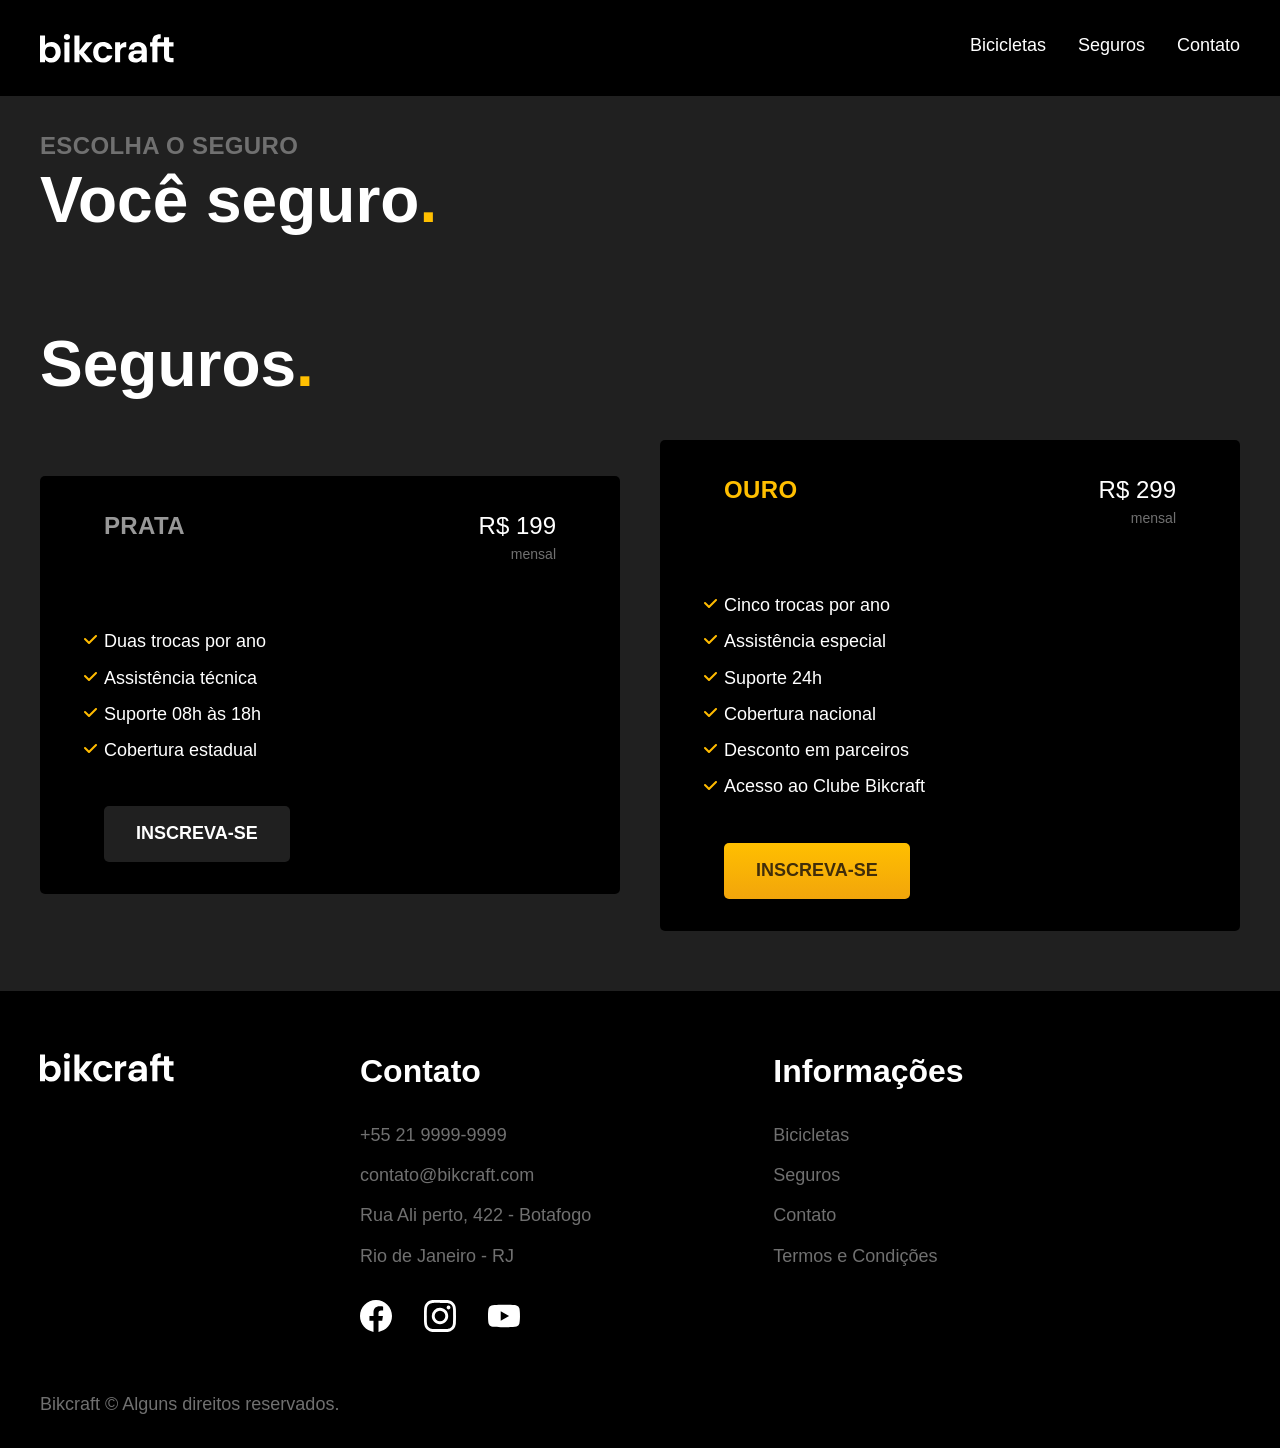
==== seguros.html @ a04b3e3b "Inserção dos seguros e seus planos" ====
<!DOCTYPE html>
<html lang="pt-BR">

<head>
  <meta charset="UTF-8">
  <meta http-equiv="X-UA-Compatible" content="IE=edge">
  <meta name="viewport" content="width=device-width, initial-scale=1.0">
  <title>Bikcraft - Bicicletas Elétricas</title>

  <!-- Typographys -->
  <link rel="preconnect" href="https://fonts.googleapis.com">
  <link rel="preconnect" href="https://fonts.gstatic.com" crossorigin>
  <link href="https://fonts.googleapis.com/css2?family=Merriweather:ital@1&family=Poppins:wght@500;600;700&family=Roboto:wght@400;500;700&display=swap" <!-- Styles -->
  <link rel="stylesheet" href="css/style.css">
</head>

<body class="seguros-body">
  <header id="header">
    <div class="container">
      <a href="/index.html">
        <img src="/img/bikcraft.svg" alt="Bikcraft Logo">
      </a>

      <nav class="header-menu" aria-label="Primária">
        <ul class="font-1-m cor-c10">
          <li><a href="/bicicletas.html">Bicicletas</a></li>
          <li><a href="/seguros.html">Seguros</a></li>
          <li><a href="/contato.html">Contato</a></li>
        </ul>
      </nav>
    </div>
  </header>

  <div class="title">
    <div class="container">
      <span class="font-2-l-b cor-c5">Escolha o seguro</span>
      <h1 class="titulo font-1-xxl cor-c10">Você seguro<span>.</span></h1>
    </div>
  </div>

  <main>
    <article id="seguros">
      <div class="container">
        <h2 class="titulo font-1-xxl cor-c10">Seguros<span>.</span></h2>

        <div class="seguros-plano">
          <h3 class="font-2-l-b cor-c6">Prata</h3>
          <span class="font-2-l cor-c10">R$ 199 <span class="font-2-xs cor-c5">mensal</span></span>

          <ul class="seguros-lista font-2-m cor-c10">
            <li>Duas trocas por ano</li>
            <li>Assistência técnica</li>
            <li>Suporte 08h às 18h</li>
            <li>Cobertura estadual</li>
          </ul>
          <a href="/seguros.html" class="btn outlined">Inscreva-se</a>
        </div>

        <div class="seguros-plano">
          <h3 class="font-2-l-b cor-p1">Ouro</h3>
          <span class="font-2-l cor-c10">R$ 299 <span class="font-2-xs cor-c5">mensal</span></span>

          <ul class="seguros-lista font-2-m cor-c10">
            <li>Cinco trocas por ano</li>
            <li>Assistência especial</li>
            <li>Suporte 24h</li>
            <li>Cobertura nacional</li>
            <li>Desconto em parceiros</li>
            <li>Acesso ao Clube Bikcraft</li>
          </ul>
          <a href="/seguros.html" class="btn">Inscreva-se</a>
        </div>
      </div>
    </article>
  </main>

  <footer id="footer">
    <div class="container">
      <div class="footer-content">
        <h2><img src="/img/bikcraft.svg" alt="Bikcraft Logo"></h2>
        <div class="footer-contato">
          <h3 class="font-1-xl cor-c10">Contato</h3>
          <ul class="font-2-m cor-c5">
            <li><a href="tel:+552199999999">+55 21 9999-9999</a></li>
            <li><a href="mailto:contato@bikcraft.com">contato@bikcraft.com</a></li>
            <li>Rua Ali perto, 422 - Botafogo</li>
            <li>Rio de Janeiro - RJ</li>
          </ul>
          <div class="footer-socials">
            <a href="./">
              <img src="/img/redes/facebook.svg" alt="">
            </a>
            <a href="./">
              <img src="/img/redes/instagram.svg" alt="">
            </a>
            <a href="./">
              <img src="/img/redes/youtube.svg" alt="">
            </a>
          </div>
        </div>
        <div class="footer-informacoes">
          <h3 class="font-1-xl cor-c10">Informações</h3>
          <ul class="font-2-m cor-c5">
            <li><a href="/bicicletas.html">Bicicletas</a></li>
            <li><a href="/seguros.html">Seguros</a></li>
            <li><a href="/contato.html">Contato</a></li>
            <li><a href="/termos.html">Termos e Condições</a></li>
          </ul>
        </div>
      </div>
      <p class="font-2-m cor-c5">Bikcraft &copy; Alguns direitos reservados.</p>
    </div>
  </footer>
</body>

</html>
---- css/style.css ----
@charset "UTF-8";
/* <-------------- Gray Colors --------------> */
/* <-------------- Main Colors --------------> */
/* <-------------- Gradient Colors --------------> */
/* <-------------- CSS Utility --------------> */
.cor-c1 {
  color: #000000;
}

.cor-c2 {
  color: #202020;
}

.cor-c3 {
  color: #3a3a3a;
}

.cor-c4 {
  color: #4d4d4d;
}

.cor-c5 {
  color: #707070;
}

.cor-c6 {
  color: #989898;
}

.cor-c7 {
  color: #b8b8b8;
}

.cor-c8 {
  color: #e2e2e2;
}

.cor-c9 {
  color: #fafafa;
}

.cor-c10 {
  color: #ffffff;
}

.cor-p1 {
  color: #ffbf00;
}

.cor-p2 {
  color: #d69e11;
}

.cor-p3 {
  color: #a66a02;
}

.cor-p4 {
  color: #402d0a;
}

.font-1-xs {
  font: 400 1.2rem/1.33 'Poppins', sans-serif;
}

.font-2-xs {
  font: 400 1.4rem/1.5 'Roboto', sans-serif;
}

.font-1-s {
  font: 400 1.6rem/1.5 'Poppins', sans-serif;
}

.font-2-s {
  font: 400 1.6rem/1.5 'Roboto', sans-serif;
}

.font-1-m,
.font-1-m-b {
  font: 500 1.8rem/1.35 'Poppins', sans-serif;
}

.font-1-m-b {
  font-weight: 600;
}

.font-2-m {
  font: 500 1.8rem/1.35 'Roboto', sans-serif;
}

.font-1-l {
  font: 400 2.4rem/1.5 'Poppins', sans-serif;
}

.font-2-l,
.font-2-l-b {
  font: 400 2.4rem/1.5 'Roboto', sans-serif;
}

.font-2-l-b {
  font-weight: 600;
  letter-spacing: 0.015em;
  text-transform: uppercase;
}

.font-1-xl {
  font: 600 3.2rem/1.25 'Poppins', sans-serif;
}

.font-2-xl {
  font: 500 3.2rem/1.25 'Roboto', sans-serif;
}

.font-1-xxl {
  font: 600 6.4rem/1.125 'Popppins', sans-serif;
}

@media screen and (max-width: 956px) {
  .font-1-xxl {
    font-size: 4.2rem;
  }
  .font-2-l,
  .font-2-l-b {
    font-size: 1.8rem;
  }
  .font-1-m,
  .font-2-m {
    font-size: 1.4rem;
  }
}

@media screen and (max-width: 768px) {
  .font-1-xxl {
    font-size: 3.6rem;
  }
  .font-1-xl,
  .font-2-xl {
    font-size: 2.4rem;
  }
  .font-2-l {
    font-size: 1.6rem;
  }
  .font-1-m {
    font-size: 1.6rem;
  }
}

/* RESET */
*,
*::before,
*::after {
  margin: 0;
  padding: 0;
  -webkit-box-sizing: border-box;
          box-sizing: border-box;
  text-decoration: none;
}

a {
  color: inherit;
}

html {
  font-size: 62.5%;
}

body {
  font-size: 1.6rem;
  font-family: 'Roboto', sans-serif;
}

li {
  list-style: none;
}

img {
  display: block;
  max-width: 100%;
}

.container {
  width: Min(95vw, 120rem);
  margin: 0 auto;
}

img[src$='.jpg'] {
  border-radius: 0.4rem;
}

.titulo span {
  color: #ffbf00;
}

.title {
  background-color: #202020;
  padding: 3.2rem;
}

.title .container > span {
  margin-bottom: 0.8rem;
}

.btn {
  background: -webkit-gradient(linear, left top, left bottom, from(#ffbf00), to(#f2a50b));
  background: linear-gradient(180deg, #ffbf00 0%, #f2a50b 100%);
  display: inline-block;
  width: -webkit-max-content;
  width: -moz-max-content;
  width: max-content;
  padding: 1.6rem 3.2rem;
  border-radius: 0.5rem;
  text-transform: uppercase;
  color: #402d0a;
  font-size: 1.8rem;
  font-family: 'Poppins', sans-serif;
  line-height: 1.33;
  font-weight: 600;
  -webkit-box-shadow: 0 0.1rem 0.2rem 0 rgba(0, 0, 0, 0.1);
          box-shadow: 0 0.1rem 0.2rem 0 rgba(0, 0, 0, 0.1);
}

.btn:hover {
  background: -webkit-gradient(linear, left top, left bottom, from(#ffb60d), to(#daa100));
  background: linear-gradient(180deg, #ffb60d 0%, #daa100 100%);
}

.btn.line {
  background: none;
  padding: 0;
  color: #ffbf00;
  position: relative;
  -webkit-transition: color 0.2s;
  transition: color 0.2s;
}

.btn.line::after {
  content: '';
  width: 100%;
  height: 0.2rem;
  display: inline-block;
  background-color: currentColor;
  position: absolute;
  bottom: -0.4rem;
  left: 0;
}

.btn.line:hover {
  color: #d69e11;
}

.btn.outlined {
  background: #202020;
  color: #ffffff;
}

.btn.outlined:hover {
  background: #4d4d4d;
}

@media (max-width: 768px) {
  .btn {
    padding: 1.2rem 2rem;
    font-size: 1.4rem;
    line-height: 1.5;
  }
}

#header {
  background-color: #000000;
  color: #ffffff;
}

#header .container {
  display: -webkit-box;
  display: -ms-flexbox;
  display: flex;
  -webkit-box-align: center;
      -ms-flex-align: center;
          align-items: center;
  -webkit-box-pack: justify;
      -ms-flex-pack: justify;
          justify-content: space-between;
  gap: 2rem;
  padding: 3.2rem 0;
}

#header .container ul {
  display: -webkit-box;
  display: -ms-flexbox;
  display: flex;
  -webkit-box-pack: center;
      -ms-flex-pack: center;
          justify-content: center;
  -ms-flex-wrap: wrap;
      flex-wrap: wrap;
  gap: 1.6rem 3.2rem;
}

#header .container ul li a {
  padding: 1.6rem 0;
}

#header .container ul li a::after {
  content: '';
  width: 0;
  height: 0.2rem;
  margin-top: 0.4rem;
  display: block;
  background-color: #ffffff;
  -webkit-transition: width 0.4s;
  transition: width 0.4s;
}

#header .container ul li a:hover::after {
  width: 100%;
}

@media (max-width: 956px) {
  #header .container {
    -webkit-box-orient: vertical;
    -webkit-box-direction: normal;
        -ms-flex-direction: column;
            flex-direction: column;
    -webkit-box-align: center;
        -ms-flex-align: center;
            align-items: center;
    gap: 3.2rem;
  }
  #header .container ul li {
    padding: 1.2rem 2.8rem;
    border-radius: 0.4rem;
    color: #ffffff;
    background-color: #202020;
  }
  #header .container ul li:hover {
    background-color: #4d4d4d;
  }
  #header .container ul li a::after {
    display: none;
  }
}

#introducao {
  background-color: #000000;
  -webkit-box-shadow: inset 0 -12rem 0 0 #ffffff;
          box-shadow: inset 0 -12rem 0 0 #ffffff;
}

#introducao .container {
  display: -ms-grid;
  display: grid;
  -ms-grid-columns: 1fr 1fr;
      grid-template-columns: 1fr 1fr;
  gap: 4rem;
}

#introducao .introducao-conteudo {
  -ms-flex-item-align: end;
      -ms-grid-row-align: end;
      align-self: end;
  padding: 12rem 0 16rem;
}

#introducao .introducao-conteudo h1 {
  margin-bottom: 3.2rem;
}

#introducao .introducao-conteudo p {
  margin-bottom: 2rem;
}

#introducao .introducao-image img {
  height: 100%;
  width: 100%;
  -o-object-fit: cover;
     object-fit: cover;
  -o-object-position: right;
     object-position: right;
}

@media (max-width: 876px) {
  #introducao {
    -webkit-box-shadow: inset 0 -6rem 0 0 #ffffff;
            box-shadow: inset 0 -6rem 0 0 #ffffff;
    background-color: #202020;
  }
  #introducao .container {
    -ms-grid-columns: 1fr;
        grid-template-columns: 1fr;
    gap: 2rem;
  }
  #introducao .introducao-conteudo {
    padding: 4rem 0;
  }
  #introducao .introducao-image img {
    height: 35rem;
  }
}

@media (max-width: 600px) {
  #introducao {
    -webkit-box-shadow: none;
            box-shadow: none;
    padding-bottom: 4rem;
  }
}

#bicicletas {
  padding: 6rem 0 12rem;
}

#bicicletas h2 {
  margin-bottom: 4rem;
}

#bicicletas .bicicletas-lista {
  width: Min(95vw, 144rem);
  margin: 0 auto;
  padding: 0 0 2rem;
  display: -webkit-box;
  display: -ms-flexbox;
  display: flex;
  gap: 4rem;
  overflow-x: auto;
}

#bicicletas .bicicletas-lista .bicicletas-item {
  -webkit-box-flex: 1;
      -ms-flex: 1;
          flex: 1;
  min-width: 28rem;
  display: block;
}

#bicicletas .bicicletas-lista .bicicletas-item h3::before {
  -webkit-transition: width 0.2s;
  transition: width 0.2s;
}

#bicicletas .bicicletas-lista .bicicletas-item span {
  -webkit-transition: margin 0.2s;
  transition: margin 0.2s;
}

#bicicletas .bicicletas-lista .bicicletas-item:hover h3::before {
  width: 3.2rem;
}

#bicicletas .bicicletas-lista .bicicletas-item:hover span {
  margin-left: 3.6rem;
}

#bicicletas .bicicletas-lista .bicicletas-item img {
  margin-bottom: 1.2rem;
}

#bicicletas .bicicletas-lista .bicicletas-item h3 {
  margin-bottom: 0.4rem;
  display: -webkit-box;
  display: -ms-flexbox;
  display: flex;
  -webkit-box-align: center;
      -ms-flex-align: center;
          align-items: center;
}

#bicicletas .bicicletas-lista .bicicletas-item h3::before {
  content: '';
  width: 1.6rem;
  height: 0.4rem;
  display: inline-block;
  margin-right: 0.4rem;
  background-color: #ffbf00;
}

#bicicletas .bicicletas-lista .bicicletas-item span {
  margin-left: 2rem;
}

@media (max-width: 867px) {
  #bicicletas .bicicletas-lista {
    gap: 2rem;
  }
}

#tecnologias {
  background-color: #000000;
  -webkit-box-shadow: inset 0 12rem 0 0 #ffffff, inset 0 -12rem 0 0 #ffffff;
          box-shadow: inset 0 12rem 0 0 #ffffff, inset 0 -12rem 0 0 #ffffff;
}

#tecnologias .container {
  padding: 6rem 0;
  display: -ms-grid;
  display: grid;
  -ms-grid-columns: 1fr 1fr;
      grid-template-columns: 1fr 1fr;
  gap: 4rem;
}

#tecnologias .tecnologias-texto {
  padding: 12rem 0.8rem;
}

#tecnologias .tecnologias-texto span {
  margin-bottom: 0.8rem;
}

#tecnologias .tecnologias-texto h2 {
  margin-bottom: 2.8rem;
}

#tecnologias .tecnologias-texto > p {
  margin-bottom: 4rem;
}

#tecnologias .tecnologias-texto a {
  margin-bottom: 6rem;
}

#tecnologias .tecnologias-vantagens {
  display: -webkit-box;
  display: -ms-flexbox;
  display: flex;
  gap: 4rem;
}

#tecnologias .tecnologias-vantagens img {
  margin-bottom: 0.4rem;
  width: 2.4rem;
}

#tecnologias .tecnologias-vantagens h3 {
  margin-bottom: 1.2rem;
  width: -webkit-max-content;
  width: -moz-max-content;
  width: max-content;
}

#tecnologias .tecnologias-image img {
  height: 100%;
  width: 100%;
  -o-object-fit: cover;
     object-fit: cover;
  -o-object-position: left;
     object-position: left;
}

@media (max-width: 876px) {
  #tecnologias {
    -webkit-box-shadow: none;
            box-shadow: none;
  }
  #tecnologias .container {
    -ms-grid-columns: 1fr;
        grid-template-columns: 1fr;
    padding: 0;
  }
  #tecnologias .tecnologias-texto {
    padding: 4rem 0;
  }
  #tecnologias .tecnologias-texto > p {
    max-width: 60ch;
  }
  #tecnologias .tecnologias-image {
    display: none;
  }
}

@media (max-width: 600px) {
  #tecnologias .tecnologias-vantagens {
    -webkit-box-orient: vertical;
    -webkit-box-direction: normal;
        -ms-flex-direction: column;
            flex-direction: column;
    gap: 2rem;
  }
}

#parceiros {
  padding: 6rem 0 12rem;
}

#parceiros h2 {
  margin-bottom: 4rem;
}

.parceiros-lista {
  display: -ms-grid;
  display: grid;
  -ms-grid-columns: (1fr)[4];
      grid-template-columns: repeat(4, 1fr);
  width: Min(95vw, 144rem);
  margin: 0 auto;
}

.parceiros-lista li {
  padding: 3.2rem;
  display: -webkit-box;
  display: -ms-flexbox;
  display: flex;
  border-left: 0.2rem solid #e2e2e2;
}

.parceiros-lista li img {
  margin: auto;
}

.parceiros-lista li:first-child,
.parceiros-lista li:nth-child(5) {
  border-left: none;
}

.parceiros-lista li:nth-child(n + 5) {
  border-top: 0.2rem solid #e2e2e2;
}

@media (max-width: 867px) {
  .parceiros-lista li {
    padding: 2.8rem;
  }
}

@media (max-width: 768px) {
  #parceiros .parceiros-lista {
    -ms-grid-columns: 1fr 1fr;
        grid-template-columns: 1fr 1fr;
  }
  .parceiros-lista li {
    padding: 2rem;
  }
  .parceiros-lista li:nth-child(n + 3) {
    border-top: 0.2rem solid #e2e2e2;
  }
  .parceiros-lista li:nth-child(odd) {
    border-left: none;
  }
}

#depoimentos {
  background-color: #ffbf00;
  display: -ms-grid;
  display: grid;
  -ms-grid-columns: 1fr 1fr;
      grid-template-columns: 1fr 1fr;
}

#depoimentos img {
  height: 100%;
  width: 100%;
  -o-object-fit: cover;
     object-fit: cover;
  -o-object-position: center;
     object-position: center;
}

#depoimentos .depoimentos-texto {
  padding: 4rem 4rem 6rem 6rem;
  -ms-flex-item-align: end;
      -ms-grid-row-align: end;
      align-self: end;
}

#depoimentos .depoimentos-texto blockquote {
  margin-bottom: 1.6rem;
  margin-left: 1.6rem;
  max-width: 50ch;
  position: relative;
}

#depoimentos .depoimentos-texto blockquote p::before,
#depoimentos .depoimentos-texto blockquote p::after {
  position: absolute;
  font-size: 5.6rem;
  color: #a66a02;
}

#depoimentos .depoimentos-texto blockquote p::before {
  content: '“';
  left: -2.8rem;
  top: -2rem;
}

#depoimentos .depoimentos-texto blockquote p::after {
  content: '”';
}

#depoimentos .depoimentos-texto blockquote p {
  font-family: 'Merriweather';
}

@media (max-width: 768px) {
  #depoimentos {
    -ms-grid-columns: 1fr;
        grid-template-columns: 1fr;
    text-align: center;
    overflow: hidden;
  }
  #depoimentos .depoimentos-image {
    height: 25rem;
  }
  #depoimentos .depoimentos-texto {
    -ms-grid-column-align: center;
        justify-self: center;
    padding: 2rem;
  }
}

#seguros {
  background-color: #202020;
  color: #ffffff;
  padding: 6rem 0;
}

#seguros .container {
  display: -ms-grid;
  display: grid;
  -ms-grid-columns: 1fr 1fr;
      grid-template-columns: 1fr 1fr;
  -webkit-box-align: center;
      -ms-flex-align: center;
          align-items: center;
  gap: 4rem;
}

#seguros h2 {
  grid-column: 1 / -1;
}

#seguros .seguros-plano {
  background-color: #000000;
  display: -ms-grid;
  display: grid;
  -ms-grid-columns: 1fr auto;
      grid-template-columns: 1fr auto;
  padding: 3.2rem 6.4rem;
  border-radius: 0.5rem;
}

#seguros .seguros-plano h3 {
  margin-bottom: 0.8rem;
  place-self: start;
}

#seguros .seguros-plano span {
  display: block;
  text-align: right;
  margin-bottom: 3.2rem;
}

#seguros .seguros-plano ul {
  grid-column: span 2;
  margin-bottom: 3.2rem;
}

#seguros .seguros-plano ul li {
  margin-bottom: 1.2rem;
  display: -webkit-box;
  display: -ms-flexbox;
  display: flex;
  -webkit-box-align: center;
      -ms-flex-align: center;
          align-items: center;
  position: relative;
}

#seguros .seguros-plano ul li::before {
  content: '';
  width: 1.8rem;
  height: 1.2rem;
  display: block;
  position: absolute;
  left: -2rem;
  background: url("/img/icones/lista.svg") no-repeat;
}

#seguros .seguros-plano a {
  grid-column: span 2;
}

@media (max-width: 768px) {
  #seguros .container {
    -ms-grid-columns: 1fr;
        grid-template-columns: 1fr;
  }
}

@media (max-width: 400px) {
  #seguros .seguros-plano {
    -ms-grid-columns: 1fr;
        grid-template-columns: 1fr;
    padding: 2.4rem 4rem;
  }
  #seguros .seguros-plano span {
    text-align: left;
    margin-bottom: 2rem;
  }
  #seguros .seguros-plano ul,
  #seguros .seguros-plano a {
    grid-column: auto;
  }
}

#footer {
  background-color: #000000;
  padding: 6rem 0 3.2rem;
}

.footer-content {
  display: -ms-grid;
  display: grid;
  -ms-grid-columns: 3fr 4fr 5fr;
      grid-template-columns: 3fr 4fr 5fr;
  gap: 4rem;
  margin-bottom: 6rem;
}

#footer h3 {
  margin-bottom: 3.2rem;
}

#footer ul {
  margin-bottom: 3.2rem;
}

#footer li {
  margin-bottom: 1.6rem;
}

#footer .footer-socials {
  display: -webkit-box;
  display: -ms-flexbox;
  display: flex;
  -webkit-box-align: center;
      -ms-flex-align: center;
          align-items: center;
  gap: 3.2rem;
}

@media (max-width: 768px) {
  .footer-content {
    -ms-grid-columns: 1fr;
        grid-template-columns: 1fr;
    margin-bottom: 4rem;
  }
}

/* Termos e Condições */
#termos {
  padding: 6rem 0;
}

#termos h2 {
  margin-bottom: 2rem;
}

#termos p {
  font: 400 1.8rem/1.33 'Roboto', sans-serif;
  max-width: 72ch;
}

#termos p + p {
  margin-top: 1.2rem;
}

#termos p + h2 {
  margin-top: 4.8rem;
}
/*# sourceMappingURL=style.css.map */
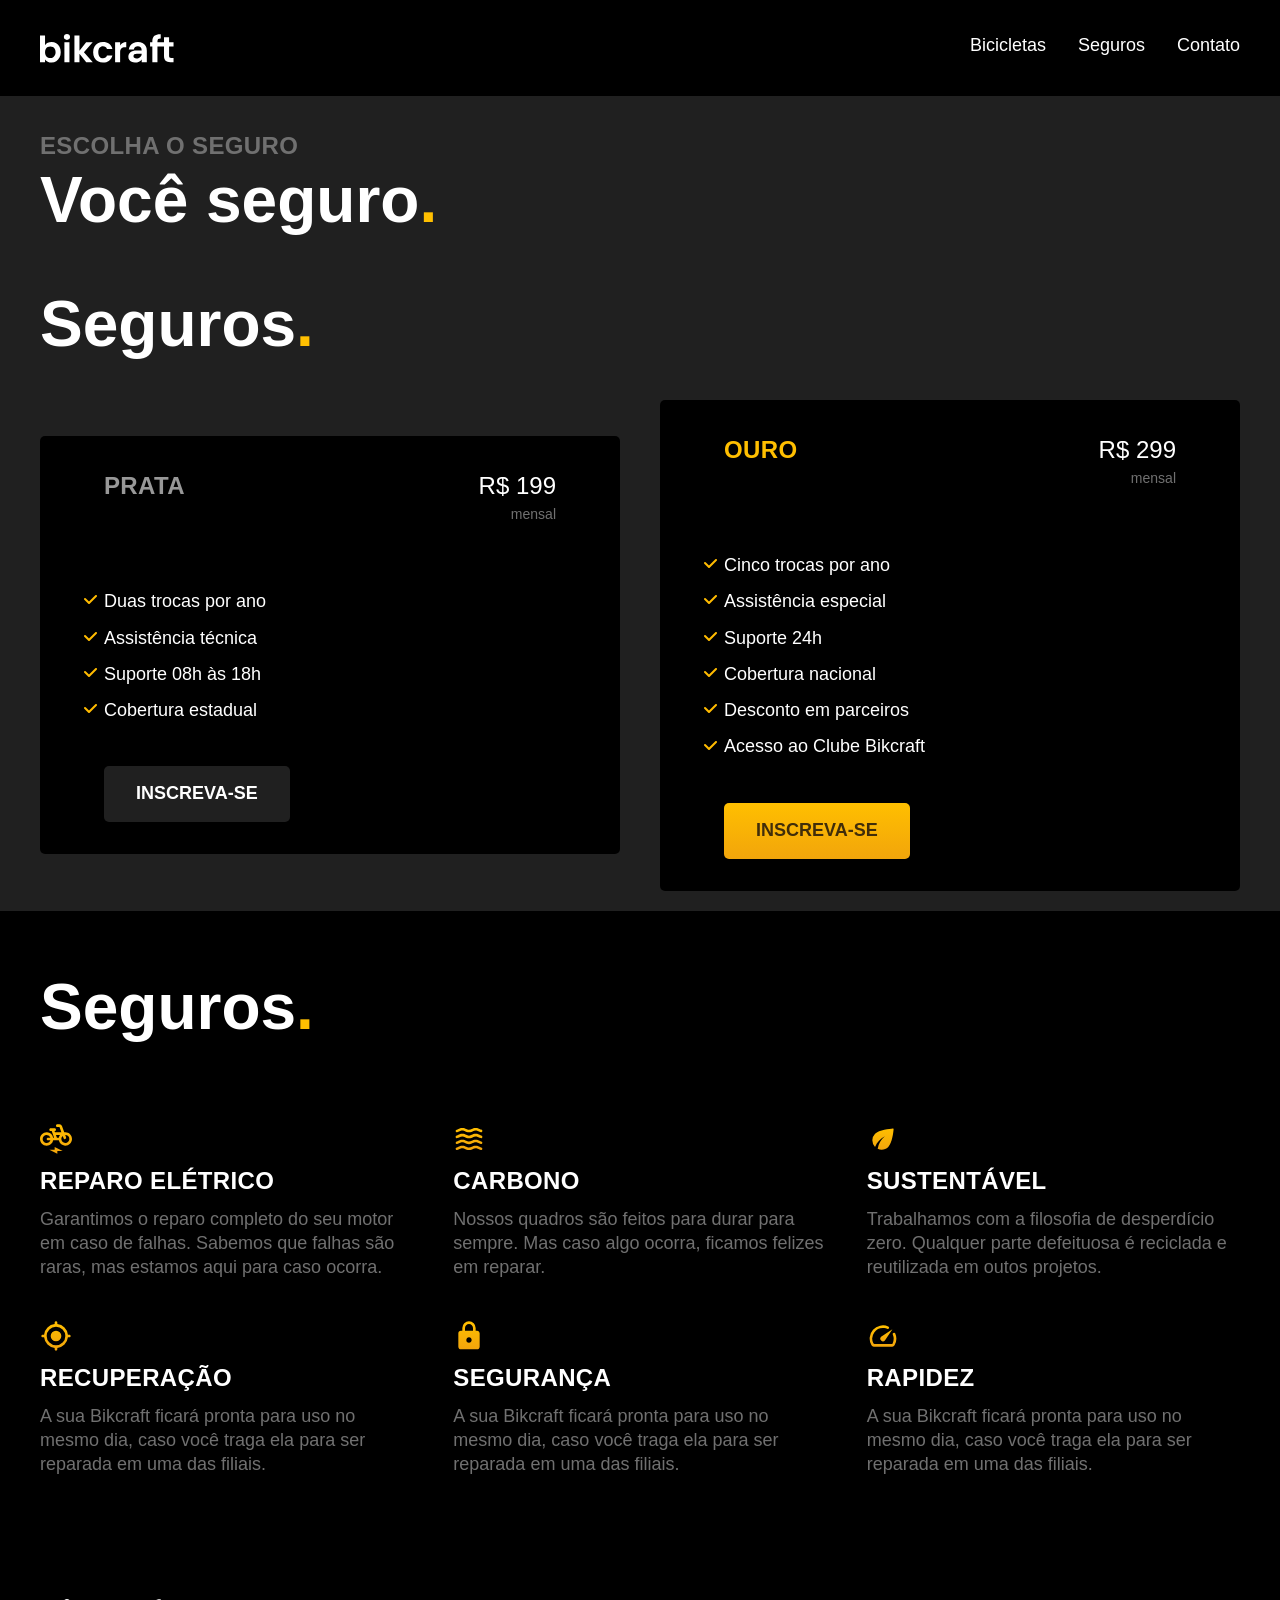
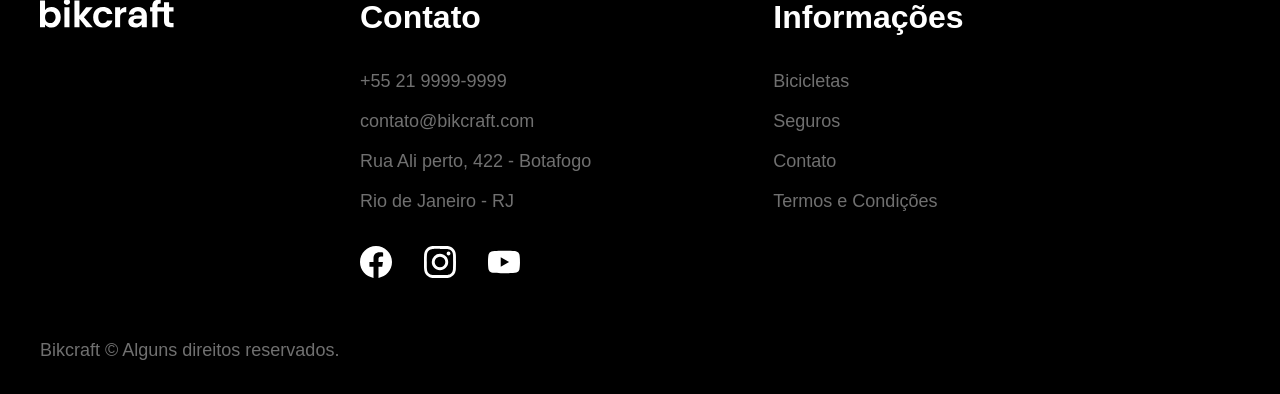
==== commit 9a485cc0: "Inserção das vantagens da Bikcraft com Grid Layout auto-fit" ====
--- a/seguros.html
+++ b/seguros.html
@@ -14,7 +14,7 @@
   <link rel="stylesheet" href="css/style.css">
 </head>
 
-<body class="seguros-body">
+<body id="seguros-body">
   <header id="header">
     <div class="container">
       <a href="/index.html">
@@ -74,6 +74,52 @@
     </article>
   </main>
 
+  <section id="vantagens">
+    <div class="container">
+      <h2 class="titulo font-1-xxl cor-c10">Seguros<span>.</span></h2>
+
+      <div class="vantagens-items">
+        <div class="vantagens-item">
+          <img src="/img/icones/eletrica.svg" alt="">
+          <h3 class="font-2-l-b cor-c10">Reparo Elétrico</h3>
+          <p class="font-2-m cor-c5">Garantimos o reparo completo do seu motor em caso de falhas. Sabemos que falhas são raras, mas estamos aqui para caso ocorra.</p>
+        </div>
+
+        <div class="vantagens-item">
+          <img src="/img/icones/carbono.svg" alt="">
+          <h3 class="font-2-l-b cor-c10">Carbono</h3>
+          <p class="font-2-m cor-c5">Nossos quadros são feitos para durar para sempre. Mas caso algo ocorra, ficamos felizes em reparar.</p>
+        </div>
+
+        <div class="vantagens-item">
+          <img src="/img/icones/sustentavel.svg" alt="">
+          <h3 class="font-2-l-b cor-c10">Sustentável</h3>
+          <p class="font-2-m cor-c5">Trabalhamos com a filosofia de desperdício zero. Qualquer parte defeituosa é reciclada e reutilizada em outos projetos.</p>
+        </div>
+
+        <div class="vantagens-item">
+          <img src="/img/icones/rastreador.svg" alt="">
+          <h3 class="font-2-l-b cor-c10">Recuperação</h3>
+          <p class="font-2-m cor-c5">A sua Bikcraft ficará pronta para uso no mesmo dia, caso você traga ela para ser reparada em uma das filiais.</p>
+        </div>
+
+        <div class="vantagens-item">
+          <img src="/img/icones/seguro.svg" alt="">
+          <h3 class="font-2-l-b cor-c10">Segurança</h3>
+          <p class="font-2-m cor-c5">A sua Bikcraft ficará pronta para uso no mesmo dia, caso você traga ela para ser reparada em uma das filiais.</p>
+        </div>
+
+        <div class="vantagens-item">
+          <img src="/img/icones/velocidade.svg" alt="">
+          <h3 class="font-2-l-b cor-c10">Rapidez</h3>
+          <p class="font-2-m cor-c5">A sua Bikcraft ficará pronta para uso no mesmo dia, caso você traga ela para ser reparada em uma das filiais.</p>
+        </div>
+      </div>
+    </div>
+  </section>
+
+
+
   <footer id="footer">
     <div class="container">
       <div class="footer-content">
--- a/css/style.css
+++ b/css/style.css
@@ -866,4 +866,39 @@
 #termos p + h2 {
   margin-top: 4.8rem;
 }
+
+/* Seguros */
+#seguros-body #seguros {
+  padding: 2rem 0;
+}
+
+#seguros-body #vantagens {
+  background-color: #000000;
+  padding: 6rem 0;
+}
+
+#vantagens h2 {
+  margin-bottom: 8rem;
+}
+
+#vantagens .vantagens-items {
+  display: -ms-grid;
+  display: grid;
+  -ms-grid-columns: (minmax(35rem, max-content))[auto-fit];
+      grid-template-columns: repeat(auto-fit, minmax(35rem, -webkit-max-content));
+      grid-template-columns: repeat(auto-fit, minmax(35rem, max-content));
+  gap: 4rem;
+}
+
+#vantagens .vantagens-item img {
+  margin-bottom: 0.8rem;
+}
+
+#vantagens .vantagens-item h3 {
+  margin-bottom: 0.8rem;
+}
+
+#vantagens .vantagens-item p {
+  max-width: 60ch;
+}
 /*# sourceMappingURL=style.css.map */
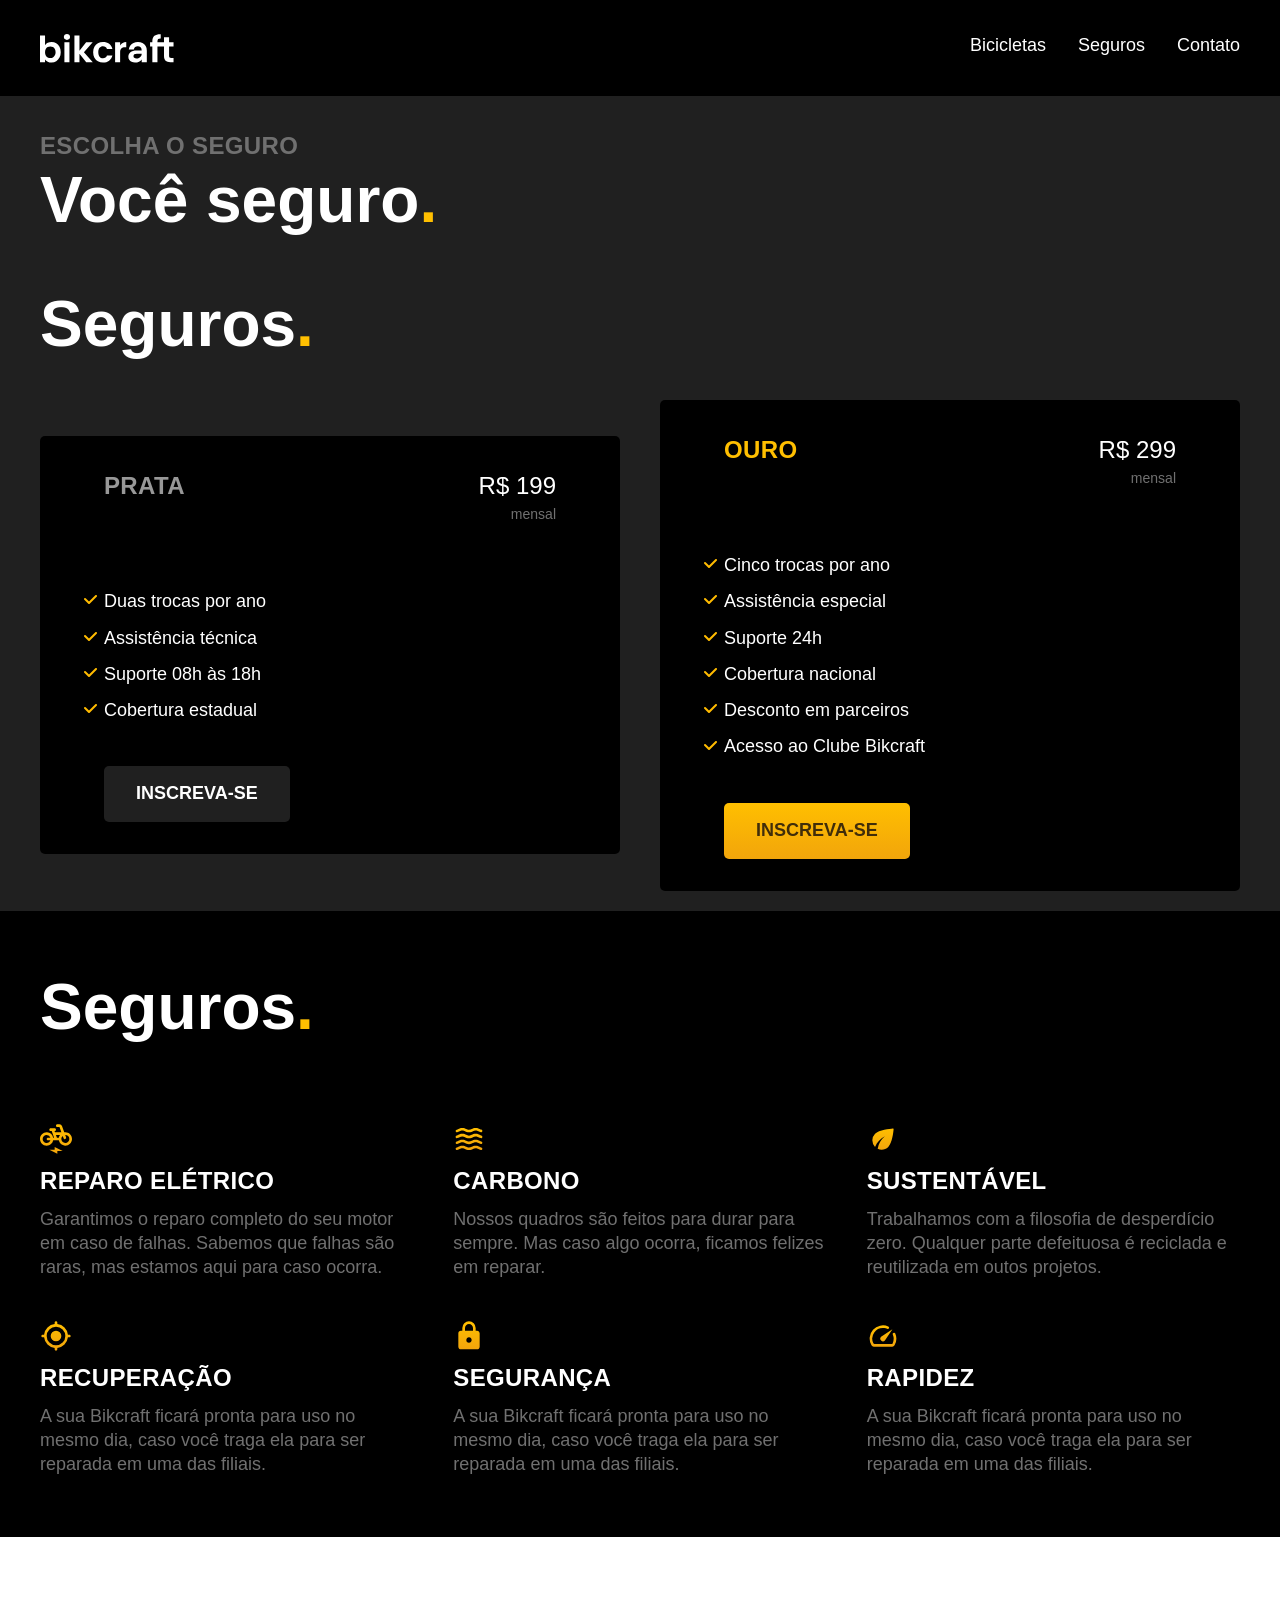
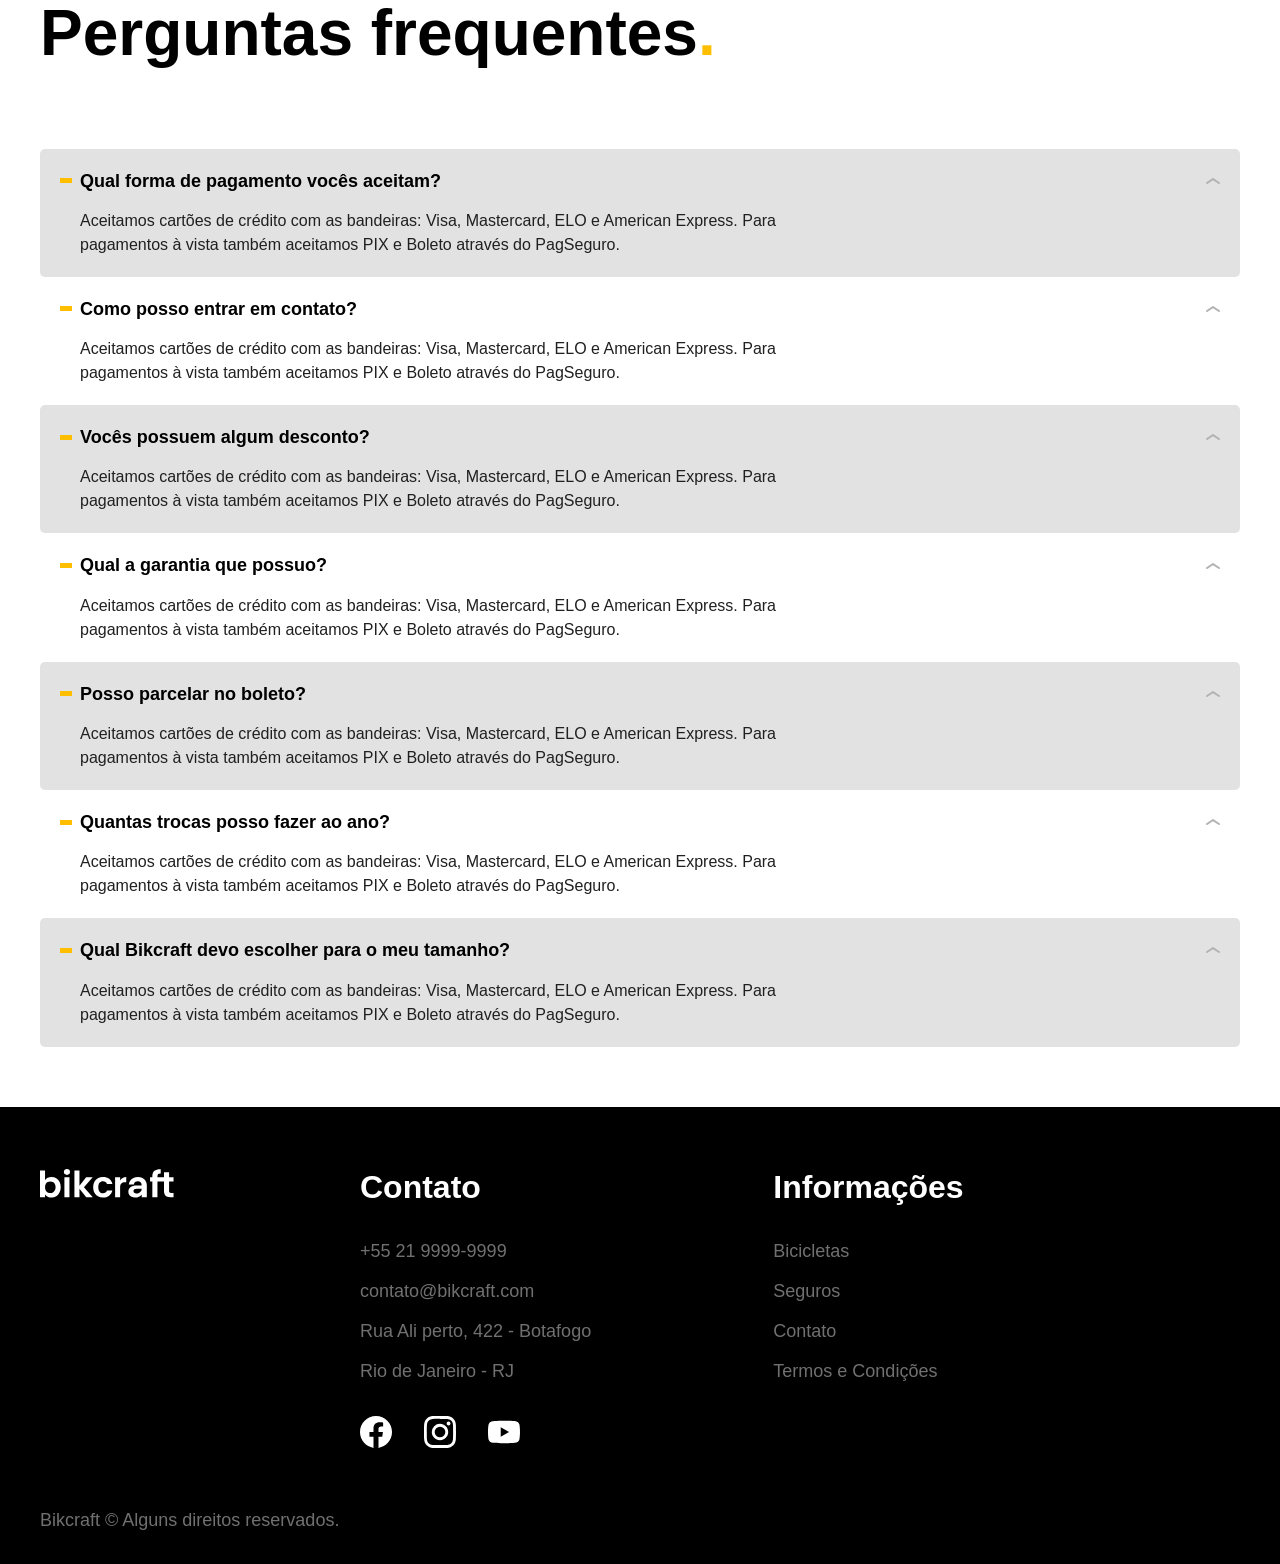
==== commit df46811b: "Perguntas frequentes com lista de definições" ====
--- a/seguros.html
+++ b/seguros.html
@@ -118,7 +118,46 @@
     </div>
   </section>
 
-
+  <section id="perguntas" class="container">
+    <h2 class="titulo font-1-xxl cor-c1">Perguntas frequentes<span>.</span></h2>
+
+    <dl>
+      <div>
+        <dt class="font-1-m-b">Qual forma de pagamento vocês aceitam?</dt>
+        <dd class="font-2-s cor-c2">Aceitamos cartões de crédito com as bandeiras: Visa, Mastercard, ELO e American Express. Para pagamentos à vista também aceitamos PIX e Boleto através do PagSeguro.</dd>
+      </div>
+
+      <div>
+        <dt class="font-1-m-b">Como posso entrar em contato?</dt>
+        <dd class="font-2-s cor-c2">Aceitamos cartões de crédito com as bandeiras: Visa, Mastercard, ELO e American Express. Para pagamentos à vista também aceitamos PIX e Boleto através do PagSeguro.</dd>
+      </div>
+
+      <div>
+        <dt class="font-1-m-b">Vocês possuem algum desconto?</dt>
+        <dd class="font-2-s cor-c2">Aceitamos cartões de crédito com as bandeiras: Visa, Mastercard, ELO e American Express. Para pagamentos à vista também aceitamos PIX e Boleto através do PagSeguro.</dd>
+      </div>
+
+      <div>
+        <dt class="font-1-m-b">Qual a garantia que possuo?</dt>
+        <dd class="font-2-s cor-c2">Aceitamos cartões de crédito com as bandeiras: Visa, Mastercard, ELO e American Express. Para pagamentos à vista também aceitamos PIX e Boleto através do PagSeguro.</dd>
+      </div>
+
+      <div>
+        <dt class="font-1-m-b">Posso parcelar no boleto?</dt>
+        <dd class="font-2-s cor-c2">Aceitamos cartões de crédito com as bandeiras: Visa, Mastercard, ELO e American Express. Para pagamentos à vista também aceitamos PIX e Boleto através do PagSeguro.</dd>
+      </div>
+
+      <div>
+        <dt class="font-1-m-b">Quantas trocas posso fazer ao ano?</dt>
+        <dd class="font-2-s cor-c2">Aceitamos cartões de crédito com as bandeiras: Visa, Mastercard, ELO e American Express. Para pagamentos à vista também aceitamos PIX e Boleto através do PagSeguro.</dd>
+      </div>
+
+      <div>
+        <dt class="font-1-m-b">Qual Bikcraft devo escolher para o meu tamanho?</dt>
+        <dd class="font-2-s cor-c2">Aceitamos cartões de crédito com as bandeiras: Visa, Mastercard, ELO e American Express. Para pagamentos à vista também aceitamos PIX e Boleto através do PagSeguro.</dd>
+      </div>
+    </dl>
+  </section>
 
   <footer id="footer">
     <div class="container">
--- a/css/style.css
+++ b/css/style.css
@@ -901,4 +901,64 @@
 #vantagens .vantagens-item p {
   max-width: 60ch;
 }
+
+#perguntas {
+  padding: 6rem 0;
+}
+
+#perguntas h2 {
+  margin-bottom: 8rem;
+}
+
+#perguntas dl > div {
+  padding: 2rem;
+  border-radius: 0.5rem;
+}
+
+#perguntas dl > div:nth-child(odd) {
+  background-color: #e2e2e2;
+}
+
+#perguntas dt {
+  display: -ms-grid;
+  display: grid;
+  -ms-grid-columns: auto 1fr auto;
+      grid-template-columns: auto 1fr auto;
+  -webkit-box-align: center;
+      -ms-flex-align: center;
+          align-items: center;
+}
+
+#perguntas dt::before {
+  content: '';
+  width: 1.2rem;
+  height: 0.5rem;
+  display: inline-block;
+  margin-right: 0.8rem;
+  background-color: #ffbf00;
+}
+
+#perguntas dt::after {
+  content: '';
+  width: 1.4rem;
+  height: 0.6rem;
+  display: inline-block;
+  background: url("/img/icones/seta-abrir.svg") no-repeat;
+  cursor: pointer;
+  -webkit-transition: -webkit-transform 0.3s;
+  transition: -webkit-transform 0.3s;
+  transition: transform 0.3s;
+  transition: transform 0.3s, -webkit-transform 0.3s;
+}
+
+#perguntas dt:hover::after {
+  -webkit-transform: rotate(180deg);
+          transform: rotate(180deg);
+}
+
+#perguntas dd {
+  max-width: 80ch;
+  margin-left: 2rem;
+  padding-top: 1.6rem;
+}
 /*# sourceMappingURL=style.css.map */
